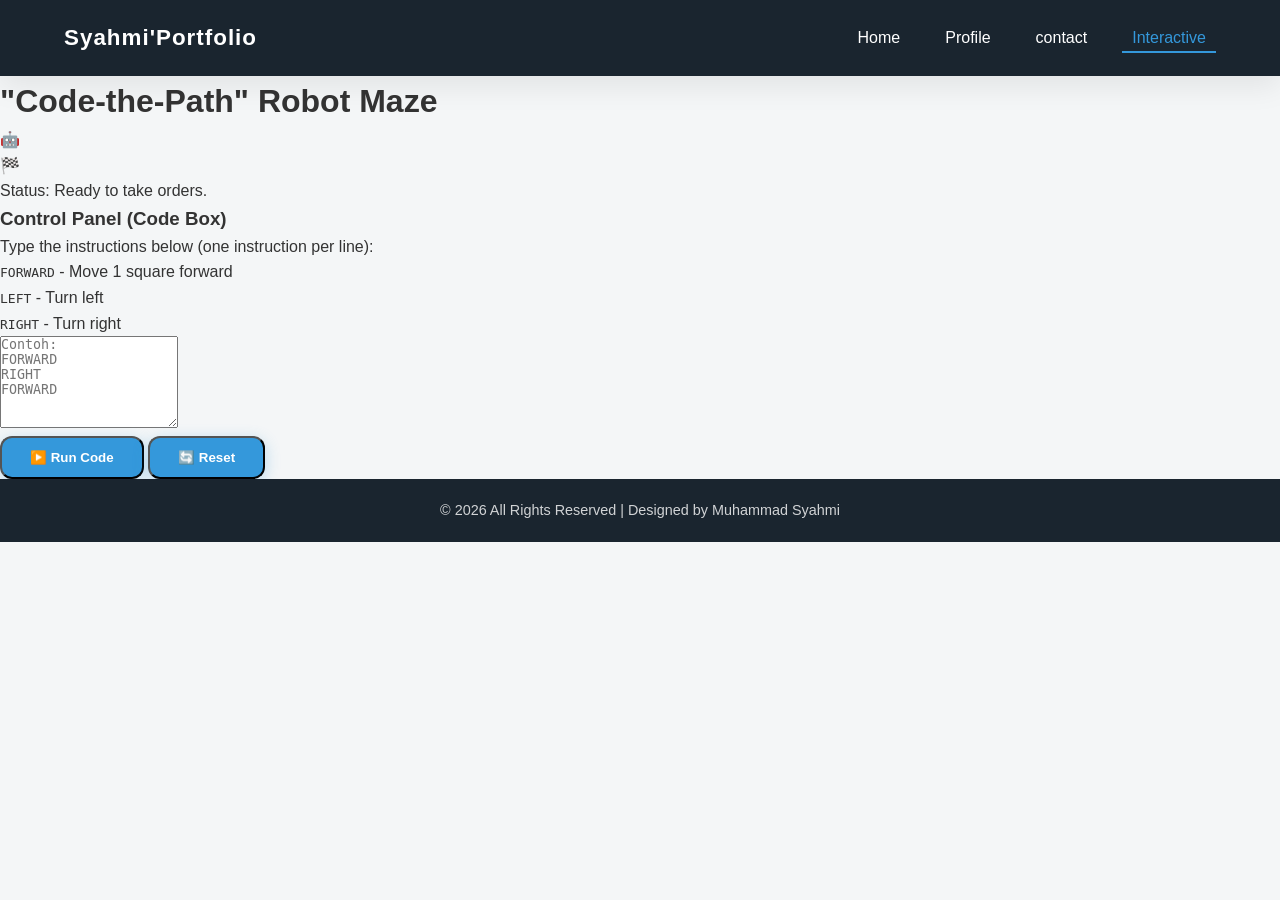
==== game.html @ 3283f6c9 "Add files via upload" ====
<!DOCTYPE html>
<html lang="ms">
<head>
    <meta charset="UTF-8">
    <meta name="viewport" content="width=device-width, initial-scale=1.0">
    <title>Portfolio Saya | Maze Runner Game</title>
    <link rel="stylesheet" href="style.css">
</head>
<body class="game-body"></body>

    <header>
        <div class="logo">Syahmi'Portfolio</div>
        <nav>
            <ul>
                <li><a href="index.html">Home</a></li>
                <li><a href="profile.html">Profile</a></li>
                <li><a href="contact.html">contact</a></li>
                <li><a href="game.html" class="active">Interactive</a></li>
            </ul>
        </nav>
    </header>

    <main class="game-container">
        <h1 class="page-title">"Code-the-Path" Robot Maze</h1>
        <p class="subtitle"Help the IoT robot find its way out by writing logic instructions!</p>

        <div class="game-layout">
            <div class="maze-wrapper">
                <div id="maze" class="maze-grid">
                    </div>
                <div class="game-status" id="gameStatus">Status: Ready to take orders.</div>
            </div>

            <div class="control-panel">
                <h3>Control Panel (Code Box)</h3>
                <p class="instruction-tips">
                    Type the instructions below (one instruction per line):<br>
                    <code>FORWARD</code> - Move 1 square forward<br>
                    <code>LEFT</code> - Turn left<br>
                    <code>RIGHT</code> - Turn right
                </p>
                
                <textarea id="commandInput" placeholder="Contoh:&#10;FORWARD&#10;RIGHT&#10;FORWARD" rows="6"></textarea>
                
                <div class="button-group">
                    <button id="runBtn" class="btn run-btn">▶️ Run Code</button>
                    <button id="resetBtn" class="btn reset-btn">🔄 Reset</button>
                </div>
            </div>
        </div>
    </main>

    <footer>
        <p>&copy; 2026 All Rights Reserved | Designed by Muhammad Syahmi</p>
    </footer>

    <script src="script.js"></script>
</body>
</html>
---- style.css ----
/* ==========================================================================
   1. VARIABLES & RESET
   ========================================================================== */
:root {
    /* Tema Warna Portfolio (Boleh tukar ikut citarasa) */
    --primary-color: #3498db;       /* Warna biru utama */
    --secondary-color: #1a252f;     /* Warna gelap untuk header/footer */
    --accent-color: #e74c3c;        /* Warna highlight merah/oren */
    --bg-color: #f4f6f7;            /* Warna latar belakang website */
    --card-bg: #ffffff;             
    --text-color: #333333;          
    --text-muted: #7f8c8d;          
    
    /* Spacing & Borders */
    --radius-circle: 50%;
    --radius-standard: 12px;
    --shadow: 0 10px 30px rgba(0, 0, 0, 0.08);
    --transition: all 0.3s ease;
}

* {
    margin: 0;
    padding: 0;
    box-sizing: border-box;
}

body {
    font-family: 'Segoe UI', Tahoma, Geneva, Verdana, sans-serif;
    background-color: var(--bg-color);
    color: var(--text-color);
    line-height: 1.6;
    display: flex;
    flex-direction: column;
    min-height: 100vh;
}

/* ==========================================================================
   2. HEADER & NAVIGATION
   ========================================================================== */
header {
    background-color: var(--secondary-color);
    color: #ffffff;
    display: flex;
    justify-content: space-between;
    align-items: center;
    padding: 20px 5%;
    box-shadow: var(--shadow);
    position: sticky;
    top: 0;
    z-index: 100;
}

.logo {
    font-size: 1.4rem;
    font-weight: 700;
    letter-spacing: 1px;
}

nav ul {
    list-style: none;
    display: flex;
    gap: 25px;
}

nav ul li a {
    color: #ffffff;
    text-decoration: none;
    font-size: 1rem;
    font-weight: 500;
    padding: 5px 10px;
    border-bottom: 2px solid transparent;
    transition: var(--transition);
}

nav ul li a:hover, 
nav ul li a.active {
    color: var(--primary-color);
    border-bottom: 2px solid var(--primary-color);
}

/* ==========================================================================
   3. HERO SECTION (HOME KANDUNGAN UTAMA)
   ========================================================================== */
.home-container {
    flex: 1; /* Tolak footer ke bawah jika kandungan sikit */
    display: flex;
    justify-content: center;
    align-items: center;
    padding: 60px 5%;
}

.hero-section {
    display: flex;
    align-items: center;
    justify-content: space-between;
    gap: 50px;
    max-width: 1000px;
    width: 100%;
}

/* Bingkai Gambar Profil */
.profile-frame {
    flex: 1;
    display: flex;
    justify-content: center;
}

.profile-img {
    width: 280px;
    height: 280px;
    object-fit: cover;
    border-radius: var(--radius-circle);
    border: 6px solid #ffffff;
    box-shadow: var(--shadow);
    transition: var(--transition);
}

.profile-img:hover {
    transform: scale(1.05);
    border-color: var(--primary-color);
}

/* Bahagian Teks */
.intro-text {
    flex: 1.5;
}

.intro-text h1 {
    font-size: 2.5rem;
    color: var(--secondary-color);
    margin-bottom: 10px;
}

.intro-text .highlight {
    color: var(--primary-color);
}

.intro-text h3 {
    font-size: 1.3rem;
    font-weight: 500;
    color: var(--text-muted);
    margin-bottom: 20px;
}

.intro-text .career {
    color: var(--accent-color);
    font-weight: 600;
}

.intro-text p {
    font-size: 1rem;
    color: #555555;
    margin-bottom: 30px;
    text-align: justify;
}

/* Tombol / Button */
.btn {
    display: inline-block;
    padding: 12px 28px;
    background-color: var(--primary-color);
    color: #ffffff;
    text-decoration: none;
    border-radius: var(--radius-standard);
    font-weight: 600;
    box-shadow: 0 4px 15px rgba(52, 152, 219, 0.3);
    transition: var(--transition);
}

.btn:hover {
    background-color: #2980b9;
    transform: translateY(-3px);
    box-shadow: 0 6px 20px rgba(52, 152, 219, 0.4);
}

/* ==========================================================================
   4. FOOTER SEMANTIK
   ========================================================================== */
footer {
    background-color: var(--secondary-color);
    color: #ffffff;
    text-align: center;
    padding: 20px 0;
    font-size: 0.9rem;
}

footer p {
    opacity: 0.8;
}

/* ==========================================================================
   5. RESPONSIVE DESIGN (Untuk Paparan Telefon)
   ========================================================================== */
@media (max-width: 768px) {
    header {
        flex-direction: column;
        gap: 15px;
        padding: 15px 0;
    }

    nav ul {
        gap: 15px;
    }

    .hero-section {
        flex-direction: column;
        text-align: center;
        gap: 30px;
    }

    .profile-img {
        width: 220px;
        height: 220px;
    }

    .intro-text h1 {
        font-size: 2rem;
    }

    .intro-text p {
        text-align: center;
    }
}
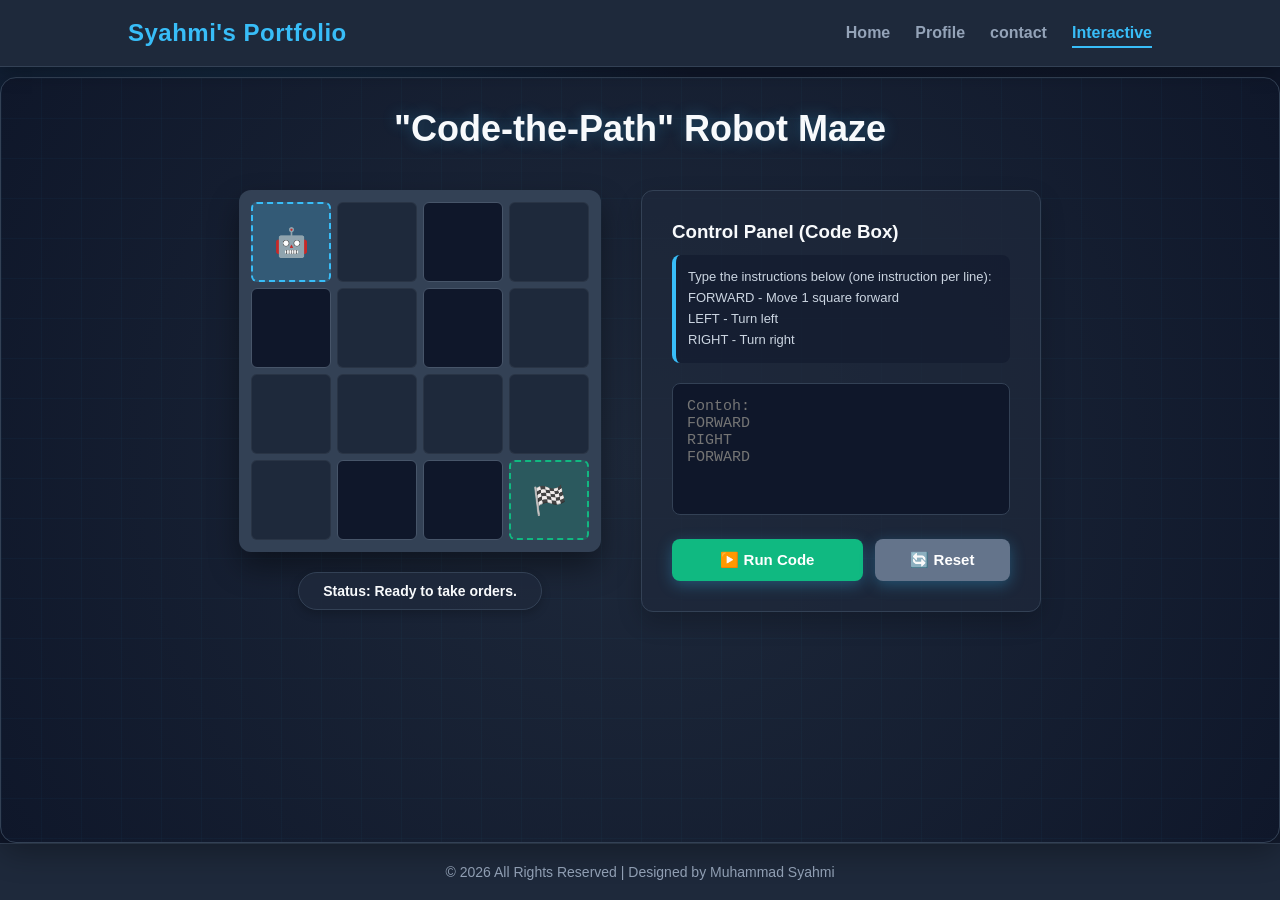
==== commit acbb0d68: "Update game.html" ====
--- a/game.html
+++ b/game.html
@@ -9,7 +9,7 @@
 <body class="game-body"></body>
 
     <header>
-        <div class="logo">Syahmi'Portfolio</div>
+        <div class="logo">Syahmi's Portfolio</div>
         <nav>
             <ul>
                 <li><a href="index.html">Home</a></li>
@@ -56,4 +56,4 @@
 
     <script src="script.js"></script>
 </body>
-</html>+</html>
--- a/style.css
+++ b/style.css
@@ -1,104 +1,127 @@
-/* ==========================================================================
-   1. VARIABLES & RESET
-   ========================================================================== */
+/* =========================================================================
+   1. PENETAPAN ASAS & VARIABLES (Excellent Color Harmony)
+   ========================================================================= */
 :root {
-    /* Tema Warna Portfolio (Boleh tukar ikut citarasa) */
-    --primary-color: #3498db;       /* Warna biru utama */
-    --secondary-color: #1a252f;     /* Warna gelap untuk header/footer */
-    --accent-color: #e74c3c;        /* Warna highlight merah/oren */
-    --bg-color: #f4f6f7;            /* Warna latar belakang website */
-    --card-bg: #ffffff;             
-    --text-color: #333333;          
-    --text-muted: #7f8c8d;          
-    
-    /* Spacing & Borders */
-    --radius-circle: 50%;
-    --radius-standard: 12px;
-    --shadow: 0 10px 30px rgba(0, 0, 0, 0.08);
-    --transition: all 0.3s ease;
+    /* Palet warna profesional: Deep Slate, Electric Cyan, & Soft Silver */
+    --bg-main: #0f172a;          /* Latar belakang utama (Dark Slate) */
+    --bg-card: rgba(30, 41, 59, 0.7); /* Latar belakang kad lutsinar premium */
+    --primary-cyan: #38bdf8;     /* Warna penegas utama (Electric Cyan) */
+    --primary-hover: #0284c7;    /* Warna hover butang */
+    --text-main: #f8fafc;        /* Teks utama (Off-White) */
+    --text-muted: #94a3b8;       /* Teks sekunder (Silver Slate) */
+    --border-color: #334155;     /* Warna sempadan elemen */
+    --error-red: #ef4444;        /* Warna ralat JavaScript */
+    --success-green: #10b981;    /* Warna kejayaan */
 }
 
 * {
     margin: 0;
     padding: 0;
     box-sizing: border-box;
-}
-
+    font-family: 'Segoe UI', Tahoma, Geneva, Verdana, sans-serif;
+}
+
+/* 🖼️ DIKEMASKINI: Menggunakan gabungan latar belakang abstrak teknologi yang konsisten untuk SEMUA halaman */
 body {
-    font-family: 'Segoe UI', Tahoma, Geneva, Verdana, sans-serif;
-    background-color: var(--bg-color);
-    color: var(--text-color);
-    line-height: 1.6;
+    background-color: var(--bg-main);
+    background-image: 
+        radial-gradient(circle at 20% 30%, rgba(56, 189, 248, 0.15) 0%, transparent 40%),
+        radial-gradient(circle at 80% 70%, rgba(30, 41, 59, 0.5) 0%, transparent 50%);
+    background-attachment: fixed;
+    color: var(--text-main);
     display: flex;
     flex-direction: column;
     min-height: 100vh;
 }
 
-/* ==========================================================================
-   2. HEADER & NAVIGATION
-   ========================================================================== */
+/* =========================================================================
+   2. HEADER & NAVIGASI (Clean & Consistent Layout)
+   ========================================================================= */
 header {
-    background-color: var(--secondary-color);
-    color: #ffffff;
+    background-color: #1e293b;
+    border-bottom: 1px solid var(--border-color);
     display: flex;
     justify-content: space-between;
     align-items: center;
-    padding: 20px 5%;
-    box-shadow: var(--shadow);
+    padding: 1.2rem 10%;
     position: sticky;
     top: 0;
-    z-index: 100;
-}
-
-.logo {
-    font-size: 1.4rem;
-    font-weight: 700;
-    letter-spacing: 1px;
+    z-index: 1000;
+    box-shadow: 0 4px 20px rgba(0, 0, 0, 0.3);
+}
+
+header .logo {
+    font-size: 24px;
+    font-weight: 800;
+    color: var(--primary-cyan);
+    letter-spacing: 0.5px;
 }
 
 nav ul {
     list-style: none;
     display: flex;
-    gap: 25px;
+}
+
+nav ul li {
+    margin-left: 25px;
 }
 
 nav ul li a {
-    color: #ffffff;
+    color: var(--text-muted);
     text-decoration: none;
-    font-size: 1rem;
-    font-weight: 500;
-    padding: 5px 10px;
-    border-bottom: 2px solid transparent;
-    transition: var(--transition);
+    font-size: 16px;
+    font-weight: 600;
+    transition: color 0.3s ease;
+    padding: 5px 0;
 }
 
 nav ul li a:hover, 
 nav ul li a.active {
-    color: var(--primary-color);
-    border-bottom: 2px solid var(--primary-color);
-}
-
-/* ==========================================================================
-   3. HERO SECTION (HOME KANDUNGAN UTAMA)
-   ========================================================================== */
-.home-container {
-    flex: 1; /* Tolak footer ke bawah jika kandungan sikit */
-    display: flex;
-    justify-content: center;
-    align-items: center;
-    padding: 60px 5%;
-}
-
+    color: var(--primary-cyan);
+    border-bottom: 2px solid var(--primary-cyan);
+}
+
+/* =========================================================================
+   3. KANDUNGAN UTAMA & TITLES
+   ========================================================================= */
+main {
+    flex: 1;
+    padding: 40px 10%;
+}
+
+.page-title {
+    text-align: center;
+    font-size: 36px;
+    font-weight: 700;
+    color: var(--text-main);
+    margin-bottom: 5px;
+    text-shadow: 0 0 15px rgba(56, 189, 248, 0.3);
+}
+
+.subtitle {
+    text-align: center;
+    color: var(--text-muted);
+    font-size: 16px;
+    margin-bottom: 40px;
+}
+
+/* =========================================================================
+   4. LAYOUT HALAMAN UTAMA (Hero Section)
+   ========================================================================= */
 .hero-section {
     display: flex;
     align-items: center;
     justify-content: space-between;
     gap: 50px;
-    max-width: 1000px;
-    width: 100%;
-}
-
-/* Bingkai Gambar Profil */
+    margin-top: 20px;
+    background-color: var(--bg-card);
+    backdrop-filter: blur(8px);
+    border: 1px solid var(--border-color);
+    padding: 40px;
+    border-radius: 16px;
+    box-shadow: 0 10px 30px rgba(0, 0, 0, 0.2);
+}
+
 .profile-frame {
     flex: 1;
     display: flex;
@@ -108,116 +131,475 @@
 .profile-img {
     width: 280px;
     height: 280px;
+    border-radius: 50%;
     object-fit: cover;
-    border-radius: var(--radius-circle);
-    border: 6px solid #ffffff;
-    box-shadow: var(--shadow);
-    transition: var(--transition);
-}
-
-.profile-img:hover {
-    transform: scale(1.05);
-    border-color: var(--primary-color);
-}
-
-/* Bahagian Teks */
+    border: 4px solid var(--primary-cyan);
+    box-shadow: 0 0 25px rgba(56, 189, 248, 0.4);
+}
+
 .intro-text {
     flex: 1.5;
 }
 
 .intro-text h1 {
-    font-size: 2.5rem;
-    color: var(--secondary-color);
+    font-size: 42px;
     margin-bottom: 10px;
+    color: var(--text-main);
 }
 
 .intro-text .highlight {
-    color: var(--primary-color);
+    color: var(--primary-cyan);
 }
 
 .intro-text h3 {
-    font-size: 1.3rem;
-    font-weight: 500;
+    font-size: 22px;
     color: var(--text-muted);
     margin-bottom: 20px;
 }
 
-.intro-text .career {
-    color: var(--accent-color);
-    font-weight: 600;
-}
-
 .intro-text p {
-    font-size: 1rem;
-    color: #555555;
+    font-size: 16px;
+    line-height: 1.7;
+    color: #cbd5e1;
     margin-bottom: 30px;
-    text-align: justify;
-}
-
-/* Tombol / Button */
+}
+
+/* BUTANG INTEGRASI (Consistent Accent) */
 .btn {
     display: inline-block;
     padding: 12px 28px;
-    background-color: var(--primary-color);
-    color: #ffffff;
+    background-color: var(--primary-cyan);
+    color: #0f172a;
     text-decoration: none;
-    border-radius: var(--radius-standard);
+    border-radius: 8px;
+    font-weight: 700;
+    transition: background 0.3s ease, transform 0.2s ease;
+    box-shadow: 0 4px 15px rgba(56, 189, 248, 0.3);
+}
+
+.btn:hover {
+    background-color: var(--primary-hover);
+    color: var(--text-main);
+    transform: translateY(-2px);
+}
+
+/* =========================================================================
+   5. LAYOUT HALAMAN PROFIL (Professional Resume Table)
+   ========================================================================= */
+.resume-table {
+    width: 100%;
+    border-collapse: collapse;
+    background-color: var(--bg-card);
+    backdrop-filter: blur(8px);
+    border: 1px solid var(--border-color);
+    border-radius: 12px;
+    overflow: hidden;
+    box-shadow: 0 10px 25px rgba(0, 0, 0, 0.2);
+    margin-bottom: 40px;
+}
+
+.resume-table tr {
+    border-bottom: 1px solid var(--border-color);
+}
+
+.resume-table tr:last-child {
+    border-bottom: none;
+}
+
+/* Kolum Kiri: Tajuk Bahagian */
+.table-section-title {
+    width: 25%;
+    background-color: rgba(15, 23, 42, 0.6);
+    color: var(--primary-cyan);
+    text-align: left;
+    vertical-align: top;
+    padding: 25px;
+    font-size: 18px;
+    font-weight: 700;
+    border-right: 2px solid var(--primary-cyan);
+}
+
+/* Kolum Kanan: Kandungan Maklumat */
+.resume-table td {
+    padding: 25px;
+    vertical-align: top;
+    color: #cbd5e1;
+    line-height: 1.7;
+}
+
+.resume-item {
+    margin-bottom: 18px;
+}
+
+.resume-item:last-child {
+    margin-bottom: 0;
+}
+
+.resume-item strong {
+    color: var(--text-main);
+    font-size: 16px;
+}
+
+/* Gaya Badge Kemahiran */
+.skills-grid {
+    display: flex;
+    flex-wrap: wrap;
+    gap: 10px;
+}
+
+.skill-badge {
+    background-color: rgba(56, 189, 248, 0.15);
+    color: var(--primary-cyan);
+    border: 1px solid rgba(56, 189, 248, 0.3);
+    padding: 6px 16px;
+    border-radius: 20px;
+    font-size: 14px;
     font-weight: 600;
-    box-shadow: 0 4px 15px rgba(52, 152, 219, 0.3);
-    transition: var(--transition);
-}
-
-.btn:hover {
-    background-color: #2980b9;
-    transform: translateY(-3px);
-    box-shadow: 0 6px 20px rgba(52, 152, 219, 0.4);
-}
-
-/* ==========================================================================
-   4. FOOTER SEMANTIK
-   ========================================================================== */
+}
+
+.resume-table ul {
+    padding-left: 20px;
+}
+
+.resume-table li {
+    margin-bottom: 8px;
+}
+
+/* =========================================================================
+   6. LAYOUT HALAMAN HUBUNGI (Contact Form Premium Card)
+   ========================================================================= */
+.contact-container {
+    display: flex;
+    justify-content: center;
+    align-items: center;
+    padding: 20px 0;
+}
+
+.form-card {
+    background-color: var(--bg-card);
+    backdrop-filter: blur(8px);
+    border: 1px solid var(--border-color);
+    padding: 40px;
+    border-radius: 16px;
+    width: 100%;
+    max-width: 600px;
+    box-shadow: 0 15px 35px rgba(0, 0, 0, 0.3);
+}
+
+.form-card h2 {
+    color: var(--text-main);
+    margin-bottom: 5px;
+    font-size: 28px;
+    font-weight: 700;
+}
+
+.form-desc {
+    color: var(--text-muted);
+    font-size: 14px;
+    margin-bottom: 25px;
+}
+
+.form-group {
+    margin-bottom: 22px; /* Spacing Dioptimumkan */
+    display: flex;
+    flex-direction: column;
+}
+
+.form-group label {
+    font-weight: 600;
+    margin-bottom: 8px;
+    color: #e2e8f0;
+    font-size: 14px;
+}
+
+.form-group input[type="text"],
+.form-group input[type="email"],
+.form-group input[type="password"],
+.form-group input[type="date"],
+.form-group input[type="file"] {
+    padding: 12px 16px;
+    background-color: rgba(15, 23, 42, 0.8);
+    border: 1px solid var(--border-color);
+    border-radius: 8px;
+    color: var(--text-main);
+    font-size: 15px;
+    outline: none;
+    transition: border-color 0.3s, box-shadow 0.3s;
+}
+
+.form-group input:focus {
+    border-color: var(--primary-cyan);
+    box-shadow: 0 0 0 3px rgba(56, 189, 248, 0.25);
+}
+
+.radio-group {
+    display: flex;
+    gap: 20px;
+    margin-top: 5px;
+}
+
+.radio-group label, .checkbox-group label {
+    color: #cbd5e1;
+    font-weight: 400;
+    cursor: pointer;
+    display: flex;
+    align-items: center;
+    gap: 8px;
+}
+
+.error-msg {
+    color: var(--error-red);
+    font-size: 13px;
+    margin-top: 6px;
+    font-weight: 500;
+    min-height: 18px;
+}
+
+/* 🎨 DIKEMASKINI: Menyelaraskan warna butang hantaran mengikut warna tema premium global */
+.submit-btn {
+    width: 100%;
+    border: none;
+    cursor: pointer;
+    font-size: 16px;
+    margin-top: 10px;
+    background-color: var(--primary-cyan);
+    color: #0f172a;
+    padding: 14px;
+    border-radius: 8px;
+    font-weight: 700;
+    transition: background 0.3s ease, transform 0.1s ease;
+    box-shadow: 0 4px 15px rgba(56, 189, 248, 0.25);
+}
+
+.submit-btn:hover {
+    background-color: var(--primary-hover);
+    color: var(--text-main);
+}
+
+.submit-btn:active {
+    transform: scale(0.98);
+}
+
+/* =========================================================================
+   7. LAYOUT HALAMAN GAME (Code-The-Path Maze Runner)
+   ========================================================================= */
+.game-container {
+    padding: 30px 5%;
+    border-radius: 16px;
+    background: radial-gradient(circle at center, #1e293b 0%, #0f172a 100%);
+    border: 1px solid var(--border-color);
+    box-shadow: 0 10px 30px rgba(0, 0, 0, 0.3);
+    position: relative;
+    overflow: hidden;
+    margin-top: 10px;
+}
+
+/* Jaluran Garis Grid Animasi */
+.game-container::before {
+    content: '';
+    position: absolute;
+    top: 0; left: 0;
+    width: 200%; height: 200%;
+    background-image: 
+        linear-gradient(rgba(56, 189, 248, 0.03) 1px, transparent 1px),
+        linear-gradient(90deg, rgba(56, 189, 248, 0.03) 1px, transparent 1px);
+    background-size: 40px 40px;
+    animation: techMove 20s linear infinite;
+    z-index: 1;
+    pointer-events: none;
+}
+
+.game-layout {
+    display: flex;
+    gap: 40px;
+    justify-content: center;
+    align-items: flex-start;
+    margin-top: 30px;
+    position: relative;
+    z-index: 2;
+}
+
+.maze-wrapper {
+    display: flex;
+    flex-direction: column;
+    align-items: center;
+}
+
+.maze-grid {
+    display: grid;
+    grid-template-columns: repeat(4, 80px);
+    grid-template-rows: repeat(4, 80px);
+    gap: 6px;
+    background-color: #334155;
+    padding: 12px;
+    border-radius: 12px;
+    box-shadow: 0 15px 30px rgba(0, 0, 0, 0.4);
+}
+
+.cell {
+    background-color: #1e293b;
+    border: 1px solid rgba(255, 255, 255, 0.05);
+    border-radius: 6px;
+    display: flex;
+    justify-content: center;
+    align-items: center;
+    font-size: 28px;
+    transition: background-color 0.3s;
+}
+
+.cell.wall { background-color: #0f172a; border: 1px solid #475569; }
+.cell.start { background-color: rgba(56, 189, 248, 0.2); border: 2px dashed var(--primary-cyan); }
+.cell.end { background-color: rgba(16, 185, 129, 0.2); border: 2px dashed var(--success-green); }
+
+.robot {
+    transition: transform 0.3s ease;
+}
+
+.game-status {
+    margin-top: 20px;
+    font-weight: 600;
+    color: var(--text-main);
+    background-color: rgba(30, 41, 59, 0.9);
+    border: 1px solid var(--border-color);
+    padding: 10px 24px;
+    border-radius: 20px;
+    font-size: 14px;
+    box-shadow: 0 4px 10px rgba(0,0,0,0.2);
+}
+
+/* Panel Arahan */
+.control-panel {
+    background-color: var(--bg-card);
+    border: 1px solid var(--border-color);
+    padding: 30px;
+    border-radius: 12px;
+    width: 100%;
+    max-width: 400px;
+    box-shadow: 0 10px 25px rgba(0, 0, 0, 0.2);
+}
+
+.control-panel h3 {
+    color: var(--text-main);
+    margin-bottom: 12px;
+    font-weight: 700;
+}
+
+.instruction-tips {
+    font-size: 13px;
+    color: #cbd5e1;
+    background-color: rgba(15, 23, 42, 0.5);
+    padding: 12px;
+    border-radius: 8px;
+    border-left: 4px solid var(--primary-cyan);
+    margin-bottom: 20px;
+    line-height: 1.6;
+}
+
+.control-panel textarea {
+    width: 100%;
+    padding: 14px;
+    border: 1px solid var(--border-color);
+    border-radius: 8px;
+    font-family: 'Courier New', Courier, monospace;
+    font-size: 15px;
+    background-color: #0f172a;
+    color: var(--primary-cyan);
+    resize: none;
+    outline: none;
+    margin-bottom: 20px;
+}
+
+.control-panel textarea:focus {
+    border-color: var(--primary-cyan);
+}
+
+.button-group {
+    display: flex;
+    gap: 12px;
+}
+
+.run-btn, .reset-btn {
+    padding: 12px;
+    border-radius: 8px;
+    font-weight: 700;
+    font-size: 15px;
+    border: none;
+    cursor: pointer;
+    transition: background 0.2s ease, transform 0.1s ease;
+}
+
+.run-btn { background-color: var(--success-green); color: white; flex: 1.5; }
+.run-btn:hover { background-color: #059669; }
+
+.reset-btn { background-color: #64748b; color: white; flex: 1; }
+.reset-btn:hover { background-color: #475569; }
+
+.run-btn:active, .reset-btn:active { transform: scale(0.97); }
+
+/* =========================================================================
+   8. FOOTER (Consistent Theme)
+   ========================================================================= */
 footer {
-    background-color: var(--secondary-color);
-    color: #ffffff;
+    background-color: #1e293b;
+    border-top: 1px solid var(--border-color);
+    color: var(--text-muted);
     text-align: center;
-    padding: 20px 0;
-    font-size: 0.9rem;
-}
-
-footer p {
-    opacity: 0.8;
-}
-
-/* ==========================================================================
-   5. RESPONSIVE DESIGN (Untuk Paparan Telefon)
-   ========================================================================== */
+    padding: 20px;
+    font-size: 14px;
+    margin-top: auto;
+}
+
+/* =========================================================================
+   9. RESPONSIVE DESIGN (Media Queries)
+   ========================================================================= */
 @media (max-width: 768px) {
     header {
         flex-direction: column;
         gap: 15px;
-        padding: 15px 0;
-    }
-
-    nav ul {
-        gap: 15px;
+        padding: 15px 5%;
+    }
+
+    nav ul li {
+        margin: 0 12px;
+    }
+
+    main {
+        padding: 30px 5%;
     }
 
     .hero-section {
         flex-direction: column;
         text-align: center;
-        gap: 30px;
-    }
-
-    .profile-img {
-        width: 220px;
-        height: 220px;
-    }
-
-    .intro-text h1 {
-        font-size: 2rem;
-    }
-
-    .intro-text p {
-        text-align: center;
-    }
-}+        padding: 30px 20px;
+    }
+
+    .intro-text h1 { font-size: 32px; }
+
+    .resume-table, .resume-table tbody, .resume-table tr, .resume-table td {
+        display: block;
+        width: 100%;
+    }
+
+    .table-section-title {
+        border-right: none;
+        border-bottom: 2px solid var(--primary-cyan);
+        padding: 15px 20px;
+        background-color: rgba(15, 23, 42, 0.8);
+        width: 100%;
+    }
+
+    .game-layout {
+        flex-direction: column;
+        align-items: center;
+    }
+    
+    .control-panel {
+        max-width: 100%;
+    }
+}
+
+/* --- ANIMASI KEYFRAMES --- */
+@keyframes techMove {
+    0% { transform: translate(0, 0); }
+    100% { transform: translate(-40px, -40px); }
+}
